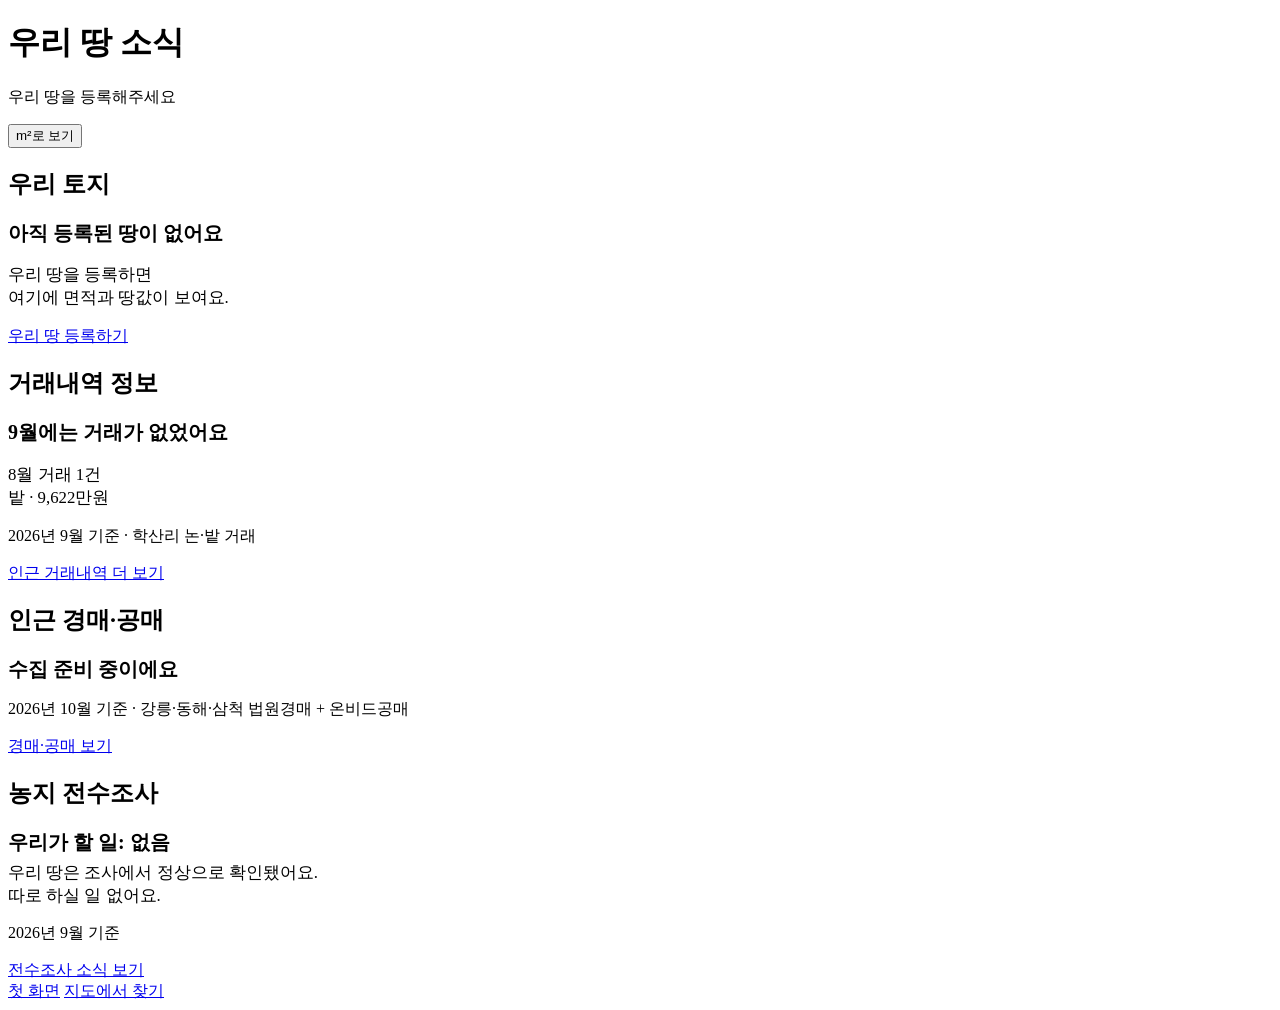
==== index.html @ 66eaad48 "add index.html" ====
<!DOCTYPE html>
<html lang="ko">
<head>
<meta charset="utf-8">
<meta name="viewport" content="width=device-width, initial-scale=1">
<meta name="robots" content="noindex">
<title>우리 땅 소식</title>
<link rel="stylesheet" href="css/style.css">
</head>
<body>
<div class="page">
  <header class="app-header">
    <div class="header-top">
      <div>
        <h1 class="header-title">우리 땅 소식</h1>
        <p class="header-sub" id="header-sub">우리 땅을 등록해주세요</p>
      </div>
    </div>
    <button class="unit-toggle" type="button">m²로 보기</button>
  </header>

  <main class="content">
    <section class="card" id="our-land-card">
      <h2>우리 토지</h2>
      <div id="our-land-body"></div>
    </section>

    <section class="card">
      <h2>거래내역 정보</h2>
      <p style="font-size:1.25rem;font-weight:800;margin:0.2rem 0;">9월에는 거래가 없었어요</p>
      <p class="muted" style="font-size:1.05rem;">8월 거래 1건<br>밭 <span class="area" data-m2="456"></span> · 9,622만원</p>
      <p class="note">2026년 9월 기준 · 학산리 논·밭 거래</p>
      <a class="btn btn-outline" href="trades.html">인근 거래내역 더 보기</a>
    </section>

    <section class="card">
      <h2>인근 경매·공매</h2>
      <p style="font-size:1.25rem;font-weight:800;margin:0.2rem 0;" id="auction-summary">지금 나온 땅 0건</p>
      <p class="muted" style="font-size:1.05rem;" id="auction-detail"></p>
      <p class="note">2026년 10월 기준 · 강릉·동해·삼척 법원경매 + 온비드공매</p>
      <a class="btn btn-outline" href="auctions.html">경매·공매 보기</a>
    </section>

    <section class="card card-green">
      <h2>농지 전수조사</h2>
      <p style="font-size:1.25rem;font-weight:800;margin:0.2rem 0;">우리가 할 일: 없음</p>
      <p style="font-size:1.05rem;margin:0.3rem 0 0;">우리 땅은 조사에서 정상으로 확인됐어요.<br>따로 하실 일 없어요.</p>
      <p class="note">2026년 9월 기준</p>
      <a class="btn btn-outline" href="census.html">전수조사 소식 보기</a>
    </section>
  </main>

  <nav class="bottom-nav">
    <a href="index.html">첫 화면</a>
    <a href="map.html">지도에서 찾기</a>
  </nav>
</div>
<script src="js/config.js"></script>
<script src="js/data.js"></script>
<script src="js/app.js"></script>
<script>
(function () {
  "use strict";
  function esc(s) {
    return String(s == null ? "" : s).replace(/[&<>"']/g, function (c) {
      return { "&": "&amp;", "<": "&lt;", ">": "&gt;", '"': "&quot;", "'": "&#39;" }[c];
    });
  }
  document.addEventListener("DOMContentLoaded", function () {
    var F = window.FarmlandApp || {};

    /* 우리 토지 카드: localStorage 설정값으로 렌더링 */
    var body = document.getElementById("our-land-body");
    var parcels = F.getParcels ? F.getParcels() : [];
    if (body) {
      if (!parcels.length) {
        body.innerHTML =
          "<p style='font-size:1.25rem;font-weight:800;margin:0.2rem 0;'>아직 등록된 땅이 없어요</p>" +
          "<p class='muted' style='font-size:1.05rem;'>우리 땅을 등록하면<br>여기에 면적과 땅값이 보여요.</p>" +
          "<a class='btn btn-primary' href='settings.html'>우리 땅 등록하기</a>";
      } else {
        var html = "", totalArea = 0, totalManwon = 0, allPriced = true;
        parcels.forEach(function (p) {
          var shareNote = (p.share && p.share !== "전부") ? " (" + esc(p.share) + " 지분)" : "";
          html += "<div class='kv'><span class='k'><b>" + esc(p.jibun) + "</b> · " + esc(F.jimokLabel(p.jimok)) + shareNote + "</span>"
            + "<span class='v area' data-m2='" + Math.round(Number(p.area) || 0) + "'></span></div>";
          totalArea += Number(p.area) || 0;
          var t = F.parcelTotalManwon(p);
          if (t == null) allPriced = false; else totalManwon += t;
        });
        html += "<div class='kv'><span class='k'>전체</span><span class='v area' data-m2='" + Math.round(totalArea) + "'></span></div>";
        html += "<div class='kv'><span class='k'>공시지가 합계</span><span class='big-num'>"
          + (allPriced ? esc(F.moneyManwon(totalManwon)) : esc(F.moneyManwon(totalManwon)) + " *") + "</span></div>";
        if (!allPriced) html += "<p class='note'>* 공시지가를 입력하지 않은 땅이 있어요</p>";
        html += "<a class='btn btn-primary' href='map.html'>지도에서 우리 땅 보기</a> ";
        html += "<a class='btn btn-outline' href='settings.html'>땅 설정 바꾸기</a>";
        body.innerHTML = html;
      }
      if (F.renderAreas) F.renderAreas();
    }
    var sub = document.getElementById("header-sub");
    if (sub && parcels.length && parcels[0].addr) sub.textContent = parcels[0].addr;

    /* 경매·공매 요약 */
    var au = (typeof AUCTIONS !== "undefined") ? AUCTIONS : { court: [], onbid: [] };
    var court = au.court || [], onbid = au.onbid || [];
    var total = court.length + onbid.length;
    var summary = document.getElementById("auction-summary");
    var detail = document.getElementById("auction-detail");
    if (!summary) return;
    if (total === 0) {
      summary.textContent = "수집 준비 중이에요";
      if (detail) detail.textContent = "";
      return;
    }
    summary.textContent = "지금 나온 땅 " + total + "건";
    if (detail) {
      var parts = [];
      if (court.length) parts.push("법원경매 " + court.length + "건");
      if (onbid.length) parts.push("온비드공매 " + onbid.length + "건");
      detail.textContent = parts.join(" · ");
    }
  });
})();
</script>
</body>
</html>
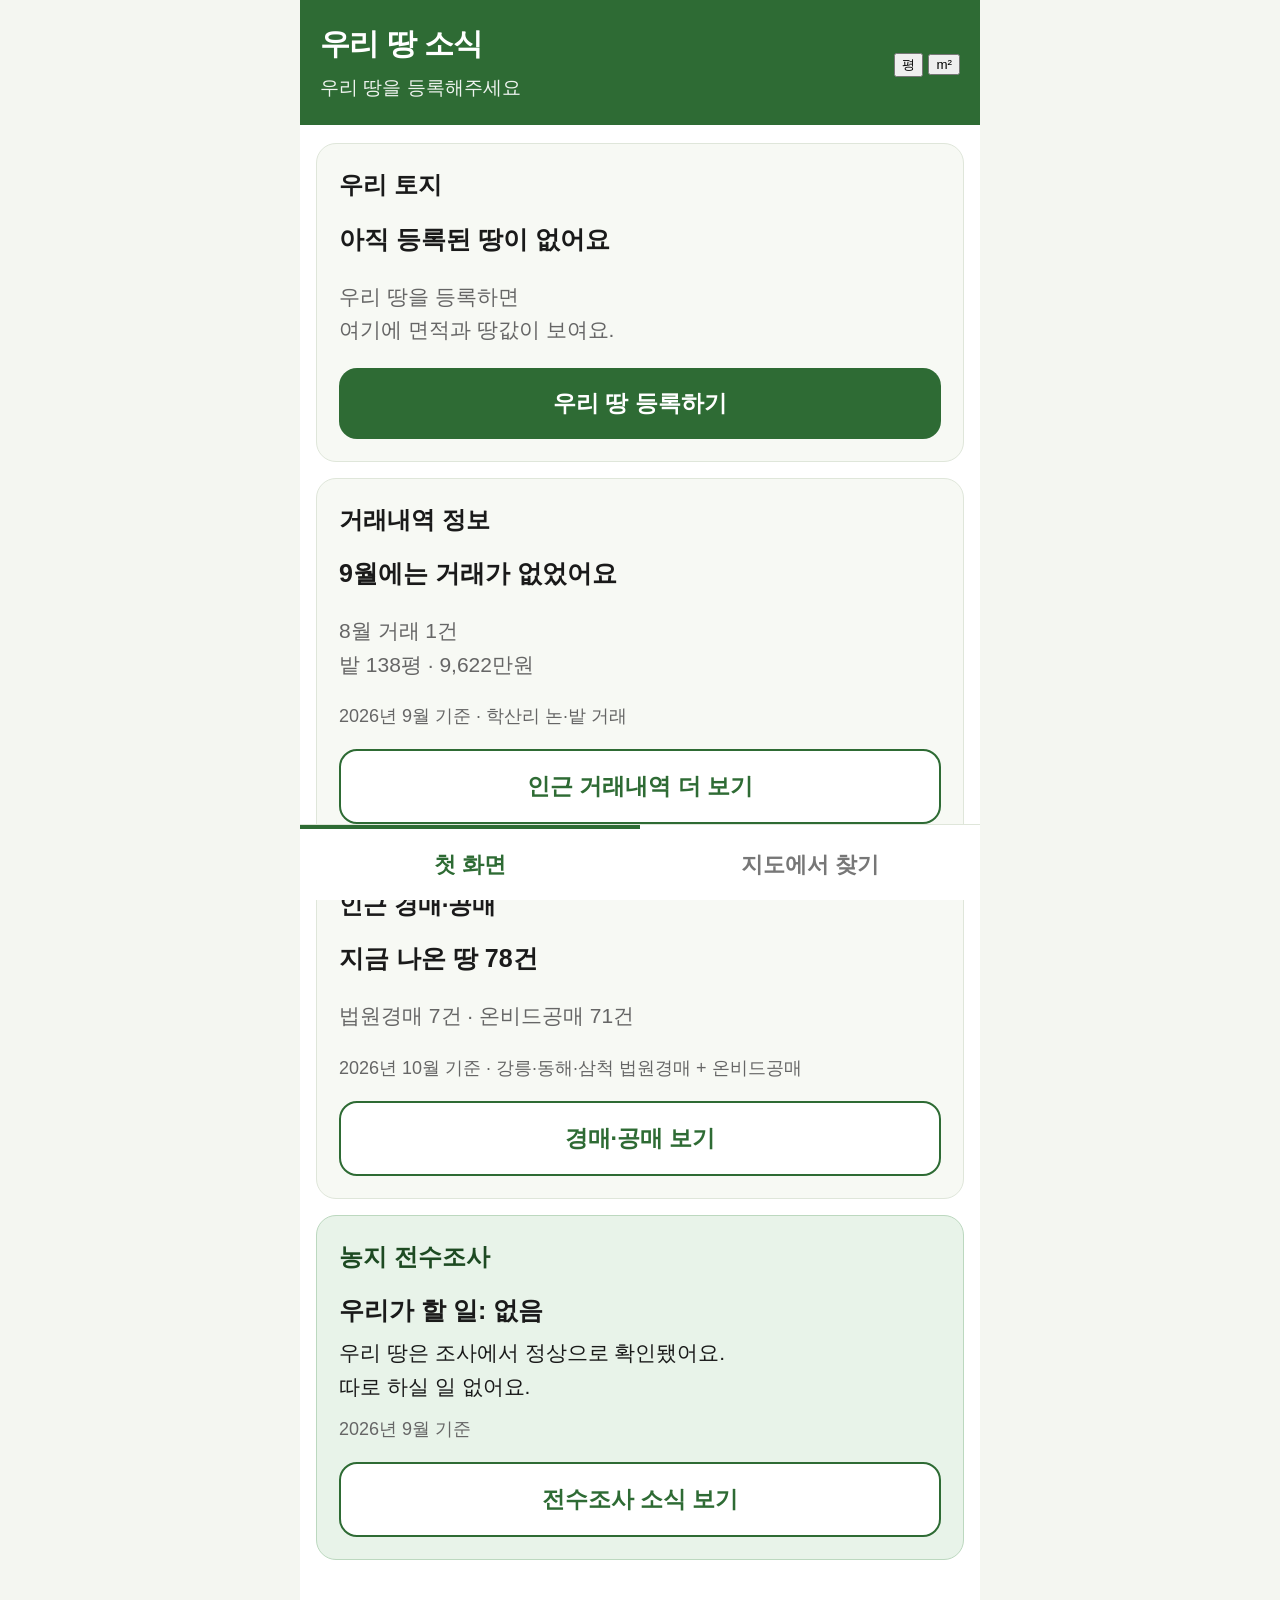
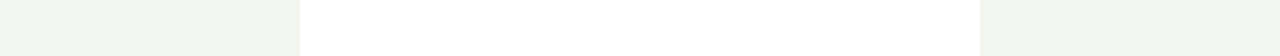
==== commit d610abd3: "단위 토글을 헤더 속 작은 세그먼트로 축소 (index.html)" ====
--- a/index.html
+++ b/index.html
@@ -15,8 +15,11 @@
         <h1 class="header-title">우리 땅 소식</h1>
         <p class="header-sub" id="header-sub">우리 땅을 등록해주세요</p>
       </div>
+      <div class="unit-seg" role="group" aria-label="면적 단위">
+        <button type="button" data-unit="pyong">평</button>
+        <button type="button" data-unit="m2">m²</button>
+      </div>
     </div>
-    <button class="unit-toggle" type="button">m²로 보기</button>
   </header>
 
   <main class="content">
--- a/css/style.css
+++ b/css/style.css
@@ -0,0 +1,187 @@
+/* 우리 땅 앱 공용 스타일 — 라이트 고정, 모든 단위 rem, 기본 글씨 20px */
+html { font-size: 20px; }
+* { box-sizing: border-box; }
+body {
+  margin: 0;
+  font-family: -apple-system, "Apple SD Gothic Neo", "Noto Sans KR", "Malgun Gothic", sans-serif;
+  background: #f4f6f1;
+  color: #1a1a1a;
+  line-height: 1.6;
+  -webkit-text-size-adjust: 100%;
+}
+.page { max-width: 34rem; margin: 0 auto; min-height: 100vh; display: flex; flex-direction: column; background: #fff; }
+
+/* 상단 헤더 */
+.app-header { background: #2e6b34; color: #fff; padding: 1rem 1rem 1.1rem; }
+.header-top { display: flex; align-items: center; justify-content: space-between; gap: 0.6rem; }
+.header-title { font-size: 1.5rem; font-weight: 800; letter-spacing: -0.02em; margin: 0; }
+.header-sub { font-size: 0.95rem; opacity: 0.92; margin: 0.25rem 0 0; }
+/* 면적 단위 토글 — 크게, 눈에 잘 띄게 */
+.unit-toggle {
+  display: block; width: 100%;
+  margin-top: 0.9rem; padding: 0.8rem 1rem;
+  min-height: 3rem;
+  font-size: 1.15rem; font-weight: 800;
+  color: #2e6b34; background: #fff;
+  border: none; border-radius: 0.9rem;
+  cursor: pointer;
+}
+.unit-toggle:active { background: #e8f3e9; }
+
+/* 본문 */
+.content { flex: 1; padding: 0.9rem 0.8rem 1rem; display: flex; flex-direction: column; gap: 0.8rem; }
+.card {
+  background: #f7f9f4; border: 1px solid #dfe6da;
+  border-radius: 1rem; padding: 1.1rem;
+}
+.card h2 { font-size: 1.2rem; margin: 0 0 0.7rem; }
+.card-green { background: #e8f3e9; border-color: #bcd8bf; }
+.card-green h2 { color: #1d4a22; }
+.kv { display: flex; justify-content: space-between; align-items: baseline; gap: 0.6rem; padding: 0.45rem 0; font-size: 1.05rem; }
+.kv + .kv { border-top: 1px solid #e2e8de; }
+.kv .k { color: #555; }
+.kv .v { font-weight: 700; text-align: right; }
+.big-num { font-size: 1.45rem; font-weight: 800; color: #2e6b34; }
+.muted { color: #666; font-size: 0.95rem; }
+.note { font-size: 0.9rem; color: #666; margin-top: 0.6rem; }
+
+/* 큰 버튼 */
+.btn {
+  display: block; width: 100%;
+  min-height: 3.2rem; padding: 0.85rem 1rem; margin-top: 0.8rem;
+  font-size: 1.15rem; font-weight: 800; text-align: center; text-decoration: none;
+  border-radius: 0.9rem; cursor: pointer; border: none;
+}
+.btn-primary { background: #2e6b34; color: #fff; }
+.btn-outline { background: #fff; color: #2e6b34; border: 0.14rem solid #2e6b34; }
+.btn:active { opacity: 0.85; }
+
+/* 하단 탭 내비 */
+.bottom-nav {
+  display: flex; border-top: 1px solid #dfe6da; background: #fff;
+  position: sticky; bottom: 0;
+}
+.bottom-nav a {
+  flex: 1; text-align: center; text-decoration: none;
+  padding: 0.9rem 0; min-height: 3.4rem;
+  font-size: 1.1rem; font-weight: 700; color: #777;
+  border-top: 0.2rem solid transparent;
+}
+.bottom-nav a.active { color: #2e6b34; border-top-color: #2e6b34; }
+
+/* 거래 목록 */
+.trade-group { margin-bottom: 0.4rem; }
+.trade-month {
+  font-size: 1.15rem; font-weight: 800; margin: 1rem 0 0.5rem;
+  padding-left: 0.2rem;
+}
+.trade-card {
+  background: #f7f9f4; border: 1px solid #dfe6da; border-radius: 0.9rem;
+  padding: 0.9rem 1rem; margin-bottom: 0.6rem;
+}
+.trade-card .t-date { font-size: 1.05rem; font-weight: 800; }
+.trade-card .t-row { display: flex; justify-content: space-between; font-size: 1rem; padding: 0.2rem 0; }
+.trade-card .t-row .k { color: #555; }
+.trade-card .t-price { font-size: 1.2rem; font-weight: 800; color: #2e6b34; margin-top: 0.3rem; }
+.empty-box {
+  text-align: center; padding: 2.5rem 1rem; color: #555;
+  font-size: 1.15rem; font-weight: 700;
+}
+
+/* 전수조사 */
+.status-box {
+  background: #e8f3e9; border: 0.14rem solid #2e6b34; border-radius: 1rem;
+  padding: 1.2rem; text-align: center;
+}
+.status-box .s-big { font-size: 1.5rem; font-weight: 800; color: #1d4a22; margin: 0.3rem 0; }
+.status-box .s-sub { font-size: 1.05rem; color: #2c5a30; }
+.news-list { list-style: none; padding: 0; margin: 0.5rem 0 0; }
+.news-list li {
+  background: #f7f9f4; border: 1px solid #dfe6da; border-radius: 0.9rem;
+  padding: 0.9rem 1rem; margin-bottom: 0.6rem; font-size: 1rem;
+}
+.news-list .n-title { font-weight: 800; font-size: 1.05rem; margin-bottom: 0.25rem; }
+.check-list { list-style: none; padding: 0; margin: 0.5rem 0 0; }
+.check-list li { padding: 0.5rem 0 0.5rem 1.8rem; position: relative; font-size: 1.05rem; }
+.check-list li::before {
+  content: ""; position: absolute; left: 0; top: 0.75rem;
+  width: 0.9rem; height: 0.5rem;
+  border-left: 0.2rem solid #2e6b34; border-bottom: 0.2rem solid #2e6b34;
+  transform: rotate(-45deg);
+}
+
+/* 지도 페이지 */
+.map-wrap { position: relative; flex: 1; min-height: 24rem; }
+#map { position: absolute; inset: 0; background: #eef3e6; }
+.map-key-notice {
+  margin: 1rem; padding: 1.4rem 1.2rem; text-align: center;
+  background: #fff8e6; border: 0.14rem solid #d9a821; border-radius: 1rem;
+  font-size: 1.1rem; font-weight: 700;
+}
+.shortcut-bar {
+  display: grid; grid-template-columns: 1fr 1fr; gap: 0.6rem;
+  padding: 0.8rem;
+}
+.shortcut-btn {
+  min-height: 3.2rem; padding: 0.7rem 0.4rem;
+  font-size: 1.05rem; font-weight: 800;
+  border-radius: 0.9rem; border: 0.14rem solid #2e6b34;
+  background: #fff; color: #2e6b34; cursor: pointer;
+}
+.shortcut-btn.our { background: #2e6b34; color: #fff; }
+.auction-toggle {
+  grid-column: 1 / -1; min-height: 3.2rem; padding: 0.7rem 0.4rem;
+  font-size: 1.05rem; font-weight: 800;
+  border-radius: 0.9rem; border: 0.14rem solid #7a5c00;
+  background: #fff8e6; color: #5c4a00; cursor: pointer;
+}
+.auction-toggle.off { background: #fff; color: #888; border-color: #ccc; }
+/* 경매·공매 핀 (Leaflet divIcon) */
+.auc-pin-wrap { background: none; border: none; }
+.auc-pin {
+  width: 48px; height: 48px; border-radius: 50%;
+  border: 3px solid #fff; box-shadow: 0 0.15rem 0.4rem rgba(0,0,0,0.35);
+  display: flex; align-items: center; justify-content: center;
+  color: #fff; font-size: 1.15rem; font-weight: 800;
+}
+.auc-pin.court { background: #c0392b; }
+.auc-pin.onbid { background: #2471a3; }
+.auc-legend {
+  display: flex; gap: 1rem; justify-content: center;
+  font-size: 0.95rem; font-weight: 700; color: #555;
+  padding: 0 0.8rem 0.6rem;
+}
+.auc-legend .dot { display: inline-block; width: 1rem; height: 1rem; border-radius: 50%; margin-right: 0.3rem; vertical-align: baseline; }
+.auc-legend .dot.court { background: #c0392b; }
+.auc-legend .dot.onbid { background: #2471a3; }
+.zoom-btns { position: absolute; right: 0.8rem; top: 0.8rem; z-index: 500; display: flex; flex-direction: column; gap: 0.5rem; }
+.zoom-btns button {
+  width: 3.2rem; height: 3.2rem; font-size: 1.6rem; font-weight: 800;
+  border-radius: 0.8rem; border: 1px solid #ccc; background: #fff; cursor: pointer;
+  box-shadow: 0 0.1rem 0.3rem rgba(0,0,0,0.2);
+}
+/* 하단 시트 */
+.sheet {
+  position: absolute; left: 0; right: 0; bottom: 0; z-index: 600;
+  background: #fff; border-radius: 1.2rem 1.2rem 0 0;
+  box-shadow: 0 -0.3rem 1rem rgba(0,0,0,0.18);
+  padding: 1rem 1.2rem 1.4rem;
+  max-height: 55%; overflow-y: auto;
+}
+.sheet.hidden { display: none; }
+.sheet-close {
+  float: right; width: 3rem; height: 3rem; font-size: 1.4rem;
+  border: none; background: #f0f0f0; border-radius: 50%; cursor: pointer;
+}
+.sheet h2 { font-size: 1.4rem; margin: 0.2rem 0 0.6rem; }
+.map-hint {
+  position: absolute; left: 0.8rem; bottom: 0.8rem; z-index: 500;
+  background: rgba(255,255,255,0.95); border: 1px solid #ccc; border-radius: 0.8rem;
+  padding: 0.5rem 0.9rem; font-size: 0.95rem; font-weight: 700;
+}
+.map-error {
+  position: absolute; inset: auto 0.8rem 4.5rem 0.8rem; z-index: 700;
+  background: #fff; border: 0.14rem solid #c0392b; border-radius: 1rem;
+  padding: 1.2rem; text-align: center; font-size: 1.1rem; font-weight: 700;
+}
+.map-error.hidden { display: none; }
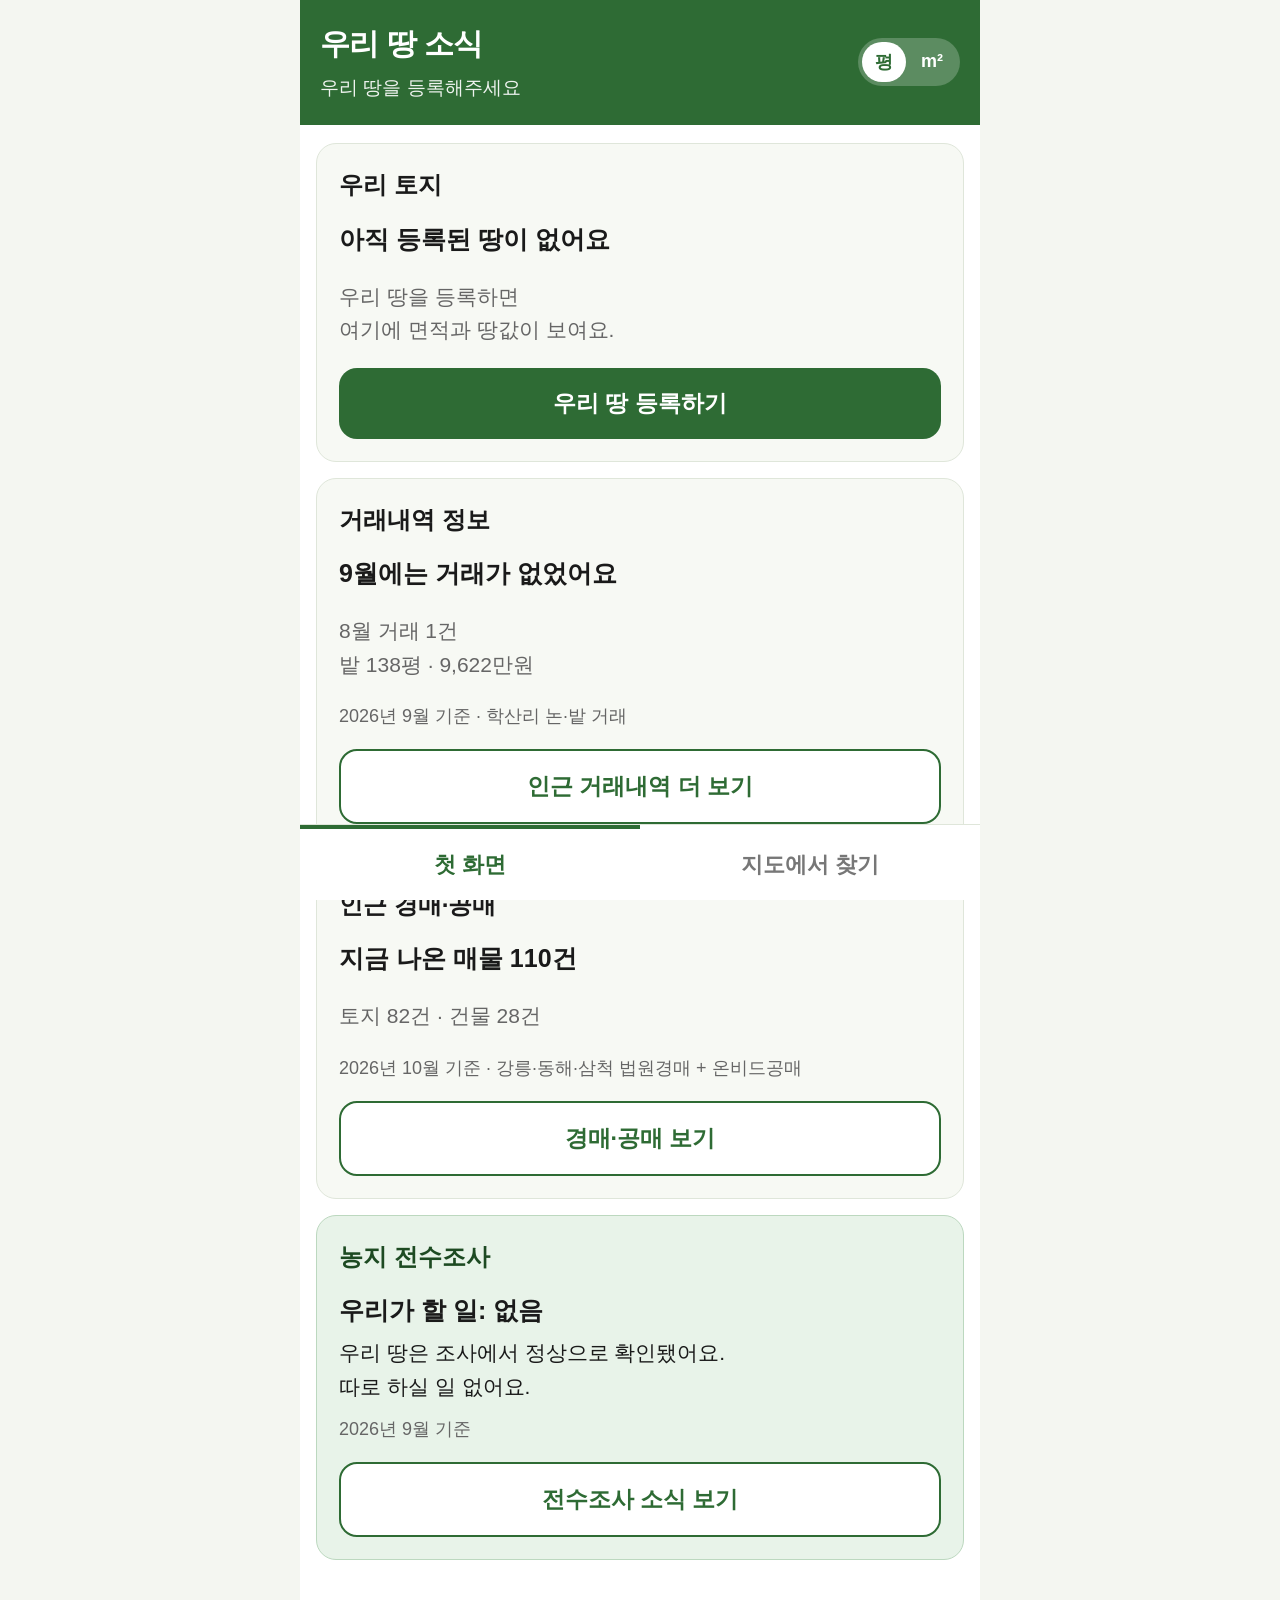
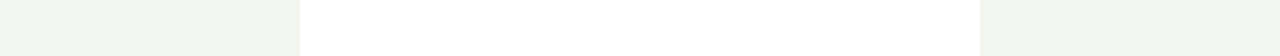
==== commit 0b55ec55: "v1.3.2 (index.html)" ====
--- a/index.html
+++ b/index.html
@@ -107,7 +107,10 @@
     /* 경매·공매 요약 */
     var au = (typeof AUCTIONS !== "undefined") ? AUCTIONS : { court: [], onbid: [] };
     var court = au.court || [], onbid = au.onbid || [];
-    var total = court.length + onbid.length;
+    var courtB = au.courtBldg || [], onbidB = au.onbidBldg || [];
+    var landN = court.length + onbid.length;
+    var bldgN = courtB.length + onbidB.length;
+    var total = landN + bldgN;
     var summary = document.getElementById("auction-summary");
     var detail = document.getElementById("auction-detail");
     if (!summary) return;
@@ -116,11 +119,11 @@
       if (detail) detail.textContent = "";
       return;
     }
-    summary.textContent = "지금 나온 땅 " + total + "건";
+    summary.textContent = "지금 나온 매물 " + total + "건";
     if (detail) {
       var parts = [];
-      if (court.length) parts.push("법원경매 " + court.length + "건");
-      if (onbid.length) parts.push("온비드공매 " + onbid.length + "건");
+      if (landN) parts.push("토지 " + landN + "건");
+      if (bldgN) parts.push("건물 " + bldgN + "건");
       detail.textContent = parts.join(" · ");
     }
   });
--- a/css/style.css
+++ b/css/style.css
@@ -16,17 +16,10 @@
 .header-top { display: flex; align-items: center; justify-content: space-between; gap: 0.6rem; }
 .header-title { font-size: 1.5rem; font-weight: 800; letter-spacing: -0.02em; margin: 0; }
 .header-sub { font-size: 0.95rem; opacity: 0.92; margin: 0.25rem 0 0; }
-/* 면적 단위 토글 — 크게, 눈에 잘 띄게 */
-.unit-toggle {
-  display: block; width: 100%;
-  margin-top: 0.9rem; padding: 0.8rem 1rem;
-  min-height: 3rem;
-  font-size: 1.15rem; font-weight: 800;
-  color: #2e6b34; background: #fff;
-  border: none; border-radius: 0.9rem;
-  cursor: pointer;
-}
-.unit-toggle:active { background: #e8f3e9; }
+/* 면적 단위 토글 — 헤더 오른쪽 작은 세그먼트 */
+.unit-seg { display: flex; background: rgba(255,255,255,.22); border-radius: 999px; padding: 0.2rem; gap: 0.1rem; flex-shrink: 0; }
+.unit-seg button { border: none; background: transparent; color: #fff; font-size: 0.9rem; font-weight: 800; padding: 0.3rem 0.65rem; border-radius: 999px; cursor: pointer; min-height: 2rem; }
+.unit-seg button.on { background: #fff; color: #2e6b34; }
 
 /* 본문 */
 .content { flex: 1; padding: 0.9rem 0.8rem 1rem; display: flex; flex-direction: column; gap: 0.8rem; }
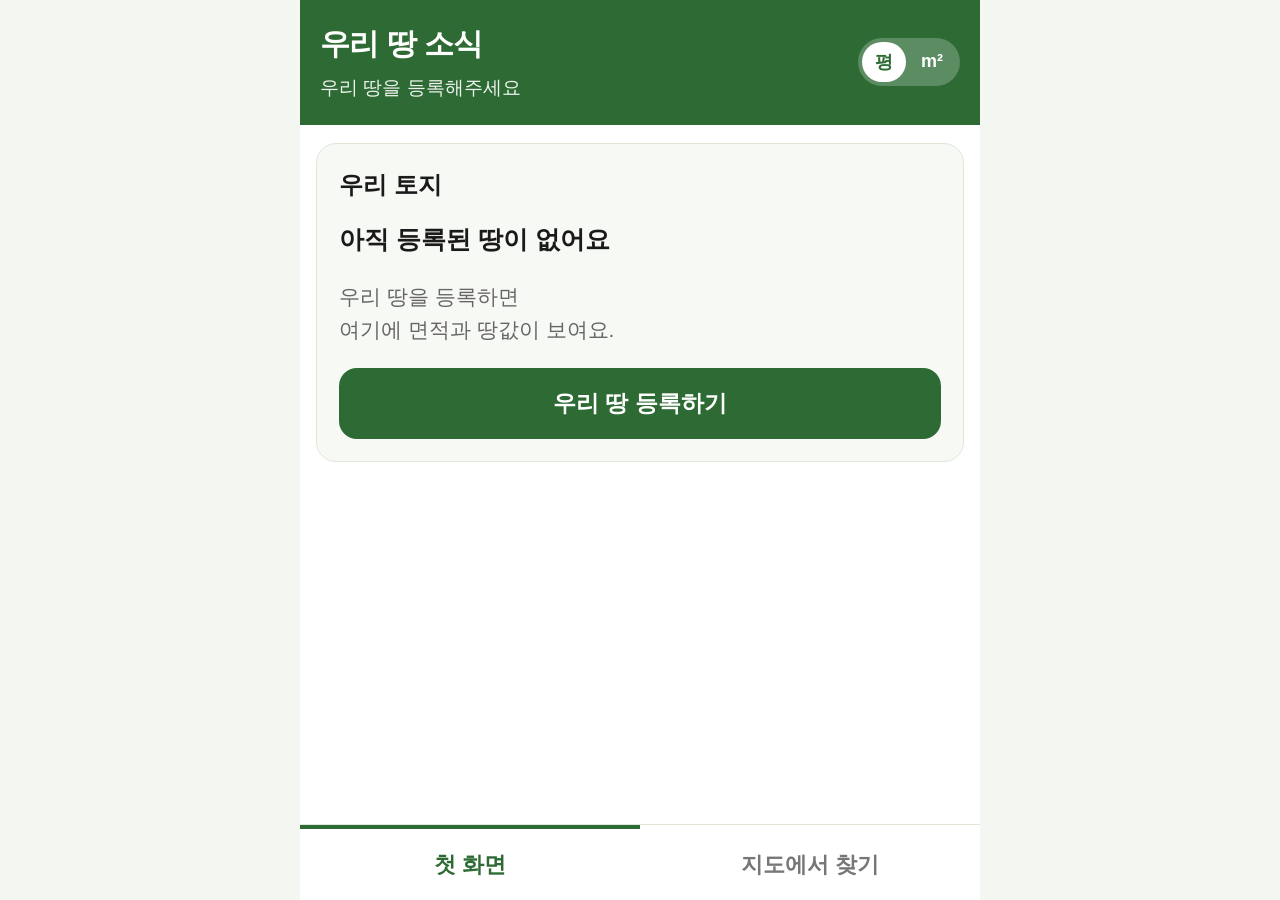
==== commit de6c0be2: "v1.3.3 (index.html)" ====
--- a/index.html
+++ b/index.html
@@ -28,7 +28,7 @@
       <div id="our-land-body"></div>
     </section>
 
-    <section class="card">
+    <section class="card" id="trade-card">
       <h2>거래내역 정보</h2>
       <p style="font-size:1.25rem;font-weight:800;margin:0.2rem 0;">9월에는 거래가 없었어요</p>
       <p class="muted" style="font-size:1.05rem;">8월 거래 1건<br>밭 <span class="area" data-m2="456"></span> · 9,622만원</p>
@@ -36,7 +36,7 @@
       <a class="btn btn-outline" href="trades.html">인근 거래내역 더 보기</a>
     </section>
 
-    <section class="card">
+    <section class="card" id="auction-card">
       <h2>인근 경매·공매</h2>
       <p style="font-size:1.25rem;font-weight:800;margin:0.2rem 0;" id="auction-summary">지금 나온 땅 0건</p>
       <p class="muted" style="font-size:1.05rem;" id="auction-detail"></p>
@@ -44,7 +44,7 @@
       <a class="btn btn-outline" href="auctions.html">경매·공매 보기</a>
     </section>
 
-    <section class="card card-green">
+    <section class="card card-green" id="census-card">
       <h2>농지 전수조사</h2>
       <p style="font-size:1.25rem;font-weight:800;margin:0.2rem 0;">우리가 할 일: 없음</p>
       <p style="font-size:1.05rem;margin:0.3rem 0 0;">우리 땅은 조사에서 정상으로 확인됐어요.<br>따로 하실 일 없어요.</p>
@@ -104,6 +104,15 @@
     var sub = document.getElementById("header-sub");
     if (sub && parcels.length && parcels[0].addr) sub.textContent = parcels[0].addr;
 
+    /* 땅 미등록 시: 땅 연동 정보 카드 숨김 (등록 전에는 보여주지 않음) */
+    if (!parcels.length) {
+      ["trade-card", "auction-card", "census-card"].forEach(function (id) {
+        var c = document.getElementById(id);
+        if (c) c.style.display = "none";
+      });
+      return;
+    }
+
     /* 경매·공매 요약 */
     var au = (typeof AUCTIONS !== "undefined") ? AUCTIONS : { court: [], onbid: [] };
     var court = au.court || [], onbid = au.onbid || [];
